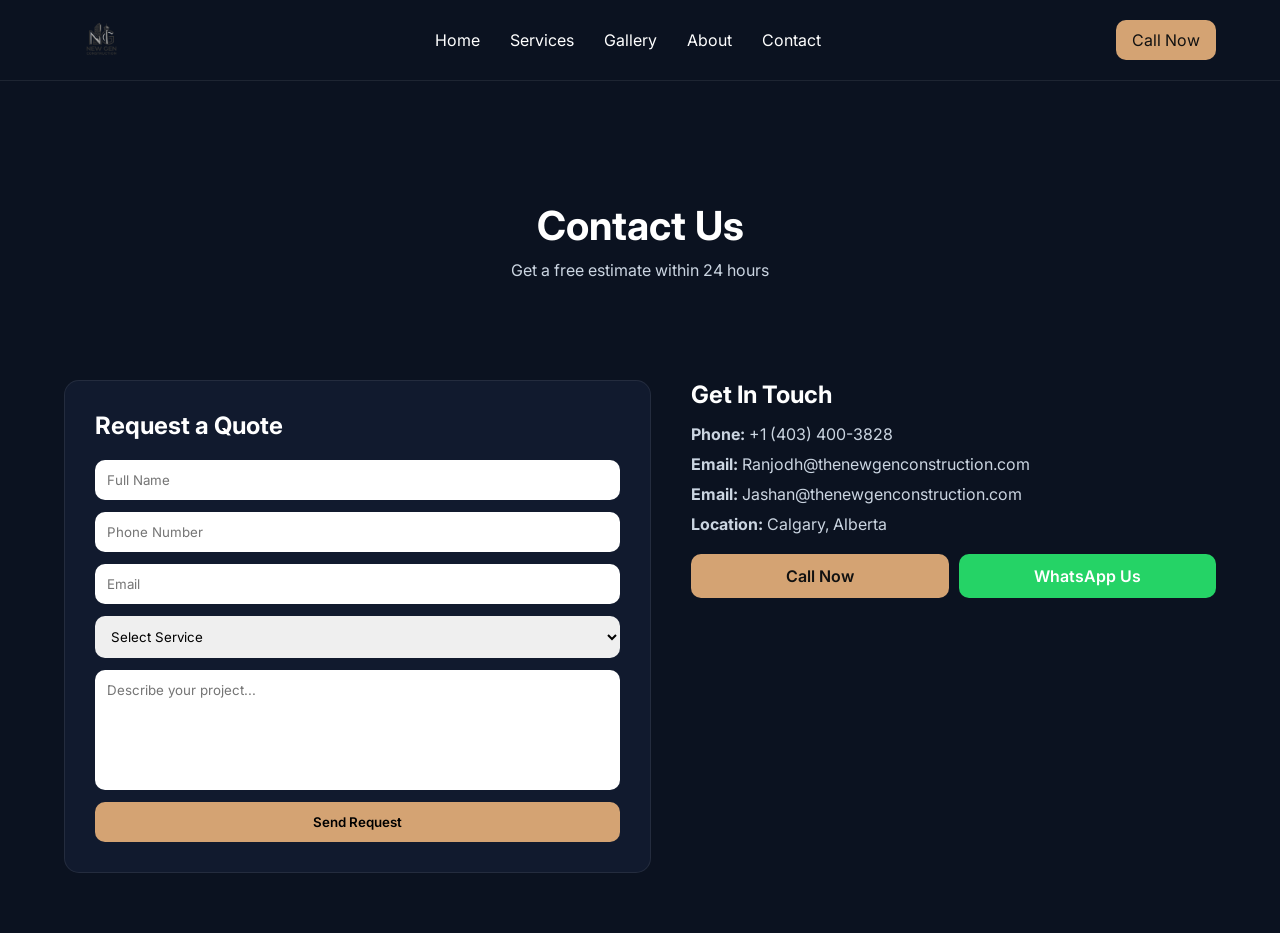
==== contact.html @ d55d2515 "ng" ====
<!DOCTYPE html>
<html lang="en">
<head>
    <meta charset="UTF-8">
    <meta name="viewport" content="width=device-width, initial-scale=1.0">
    <title>Contact - New Gen Construction</title>

    <link rel="stylesheet" href="css/style.css">
    <link href="https://fonts.googleapis.com/css2?family=Inter:wght@300;400;500;600;700&display=swap" rel="stylesheet">
</head>

<body>

<!-- NAVBAR -->
<header class="navbar">
    <div class="container nav-container">

        <img src="images/logo.png" class="logo">

        <nav class="nav-menu">
            <ul class="nav-links">
                <li><a href="index.html">Home</a></li>
                <li><a href="services.html">Services</a></li>
                <li><a href="gallery.html">Gallery</a></li>
                <li><a href="about.html">About</a></li>
                <li><a href="contact.html">Contact</a></li>
            </ul>
        </nav>
<a href="tel:+14034003828" class="btn">Call Now</a>

        <div class="hamburger">
            <span></span>
            <span></span>
            <span></span>
        </div>

    </div>
</header>

<!-- HEADER -->
<section class="page-header container">
    <h1>Contact Us</h1>
    <p>Get a free estimate within 24 hours</p>
</section>

<!-- CONTACT SECTION -->
<section class="contact container">

    <div class="contact-grid">

        <!-- FORM -->
        <div class="contact-form">

            <h2>Request a Quote</h2>

            <form>

                <input type="text" placeholder="Full Name" required>
                <input type="tel" placeholder="Phone Number" required>
                <input type="email" placeholder="Email">

                <select>
                    <option>Select Service</option>
                    <option>Siding</option>
                    <option>Roofing</option>
                    <option>Gutters</option>
                    <option>Lux Panel</option>
                    <option>Hardie Board</option>
                    <option>Board & Batten</option>
                </select>

                <textarea placeholder="Describe your project..." required></textarea>

                <button type="submit">Send Request</button>

            </form>

        </div>

        <!-- CONTACT INFO -->
        <div class="contact-info">

            <h2>Get In Touch</h2>

            <p><strong>Phone:</strong> +1 (403) 400-3828
            <p><strong>Email:</strong> Ranjodh@thenewgenconstruction.com</p>
            <p><strong>Email:</strong> Jashan@thenewgenconstruction.com</p>
            <p><strong>Location:</strong> Calgary, Alberta</p>

            <div class="contact-buttons">

                <a href="tel:+14030000000" class="call-btn">Call Now</a>

                <a href="https://wa.me/14034003828="_blank" class="whatsapp-btn">
                    WhatsApp Us
                </a>

            </div>

            <!-- MAP -->
            <div class="map">
                <iframe
                    src="https://www.google.com/maps/embed?pb=!1m18..."
                    width="100%"
                    height="250"
                    style="border:0;"
                    allowfullscreen=""
                    loading="lazy">
                </iframe>
            </div>

        </div>

    </div>

</section>

</body>
</html>
---- css/style.css ----
*{
    margin:0;
    padding:0;
    box-sizing:border-box;
    font-family:Inter;
}

body{
    background:#0b1220;
    color:#fff;
}

/* CONTAINER */
.container{
    width:90%;
    max-width:1200px;
    margin:auto;
}

/* NAVBAR */
.navbar{
    border-bottom:1px solid rgba(255,255,255,0.08);
    padding:15px 0;
}

.nav-container{
    display:flex;
    align-items:center;
    justify-content:space-between;
}

.logo{
    height:50px;
}

.nav-links{
    display:flex;
    gap:30px;
    list-style:none;
}

.nav-links a{
    color:#fff;
    text-decoration:none;
}

.nav-links a:hover{
    color:#d4a373;
}

.btn{
    background:#d4a373;
    color:#111;
    padding:10px 16px;
    border-radius:10px;
    text-decoration:none;
}

/* HAMBURGER */
.hamburger{
    display:none;
    flex-direction:column;
    gap:5px;
    cursor:pointer;
}

.hamburger span{
    width:25px;
    height:3px;
    background:#fff;
}

/* HERO */
.hero{
    display:flex;
    align-items:center;
    justify-content:space-between;
    padding:60px 0;
    gap:50px;
}

.hero-text{
    flex:1;
}

.hero-text h4{
    color:#d4a373;
}

.hero-text h1{
    font-size:3rem;
    margin:15px 0;
}

.hero-text p{
    color:#cbd5e1;
    margin-bottom:20px;
}

.hero-buttons{
    display:flex;
    gap:15px;
}

.primary{
    background:#d4a373;
    color:#111;
    padding:12px 18px;
    border-radius:10px;
    text-decoration:none;
}

.secondary{
    border:1px solid rgba(255,255,255,0.2);
    color:#fff;
    padding:12px 18px;
    border-radius:10px;
    text-decoration:none;
}

/* HERO IMAGE */
.hero-image{
    flex:1;
}

.hero-image img{
    width:100%;
    border-radius:20px;
    height:400px;
    object-fit:cover;
}

/* PROJECTS */
.projects{
    padding:60px 0;
}

.projects h2{
    margin-bottom:20px;
}

.project-grid{
    display:flex;
    gap:20px;
}

.project-grid img{
    width:100%;
    height:250px;
    object-fit:cover;
    border-radius:15px;
}

/* CONTACT */
.contact{
    padding:80px 0;
}

.contact-box{
    background:#111a2e;
    padding:40px;
    border-radius:20px;
}

.contact-box h2{
    margin-bottom:20px;
}

form{
    display:flex;
    flex-direction:column;
    gap:15px;
}

input, textarea{
    padding:12px;
    border-radius:10px;
    border:none;
    outline:none;
}

textarea{
    min-height:120px;
}

button{
    background:#d4a373;
    border:none;
    padding:12px;
    border-radius:10px;
    cursor:pointer;
    font-weight:600;
}

/* MOBILE */
@media(max-width:768px){

    .hero{
        flex-direction:column;
    }

    .hero-text h1{
        font-size:2rem;
    }

    .nav-links{
        display:none;
        position:absolute;
        top:70px;
        right:0;
        background:#0b1220;
        flex-direction:column;
        width:200px;
        padding:20px;
    }

    .nav-links.active{
        display:flex;
    }

    .hamburger{
        display:flex;
    }

    .project-grid{
        flex-direction:column;
    }
}

.page-title{
    padding:120px 0 30px;
    text-align:center;
}

.page-title h1{
    font-size:2.5rem;
    margin-bottom:10px;
}

.page-title p{
    color:#cbd5e1;
}

/* FILTERS */
.filters{
    display:flex;
    gap:10px;
    justify-content:center;
    flex-wrap:wrap;
    padding:20px 0 40px;
}

.filter-btn{
    padding:10px 16px;
    border-radius:10px;
    border:1px solid rgba(255,255,255,0.2);
    background:transparent;
    color:white;
    cursor:pointer;
    transition:.3s;
}

.filter-btn.active,
.filter-btn:hover{
    background:#d4a373;
    color:#111;
}

/* GALLERY */
.gallery-grid{
    display:grid;
    grid-template-columns:repeat(3,1fr);
    gap:20px;
    padding-bottom:80px;
}

.item{
    overflow:hidden;
    border-radius:15px;
}

.item img{
    width:100%;
    height:250px;
    object-fit:cover;
    transition:.4s;
}

.item img:hover{
    transform:scale(1.05);
}

.hide{
    display:none;
}

/* MOBILE */
@media(max-width:768px){
    .gallery-grid{
        grid-template-columns:1fr;
    }
}

.page-header{
    padding:120px 0 40px;
    text-align:center;
}

.page-header h1{
    font-size:2.5rem;
    margin-bottom:10px;
}

.page-header p{
    color:#cbd5e1;
}

/* SERVICES GRID */
.service-grid{
    display:grid;
    grid-template-columns:repeat(3,1fr);
    gap:20px;
    padding-bottom:80px;
}

.service-card{
    background:#111a2e;
    padding:30px;
    border-radius:15px;
    border:1px solid rgba(255,255,255,0.08);
    transition:.3s;
}

.service-card:hover{
    transform:translateY(-5px);
    border-color:#d4a373;
}

.service-card h2{
    margin-bottom:10px;
    font-size:1.3rem;
}

.service-card p{
    color:#cbd5e1;
    line-height:1.6;
}

/* CTA */
.cta{
    padding:60px 0;
}

.cta-box{
    text-align:center;
    background:#111a2e;
    padding:50px;
    border-radius:20px;
}

.cta-box h2{
    font-size:2rem;
    margin-bottom:10px;
}

.cta-box p{
    color:#cbd5e1;
    margin-bottom:20px;
}

/* MOBILE */
@media(max-width:768px){

    .service-grid{
        grid-template-columns:1fr;
    }

    .cta-box h2{
        font-size:1.5rem;
    }
}

.about{
    padding:60px 0;
}

.about-grid{
    display:flex;
    gap:50px;
    align-items:center;
}

.about-text{
    flex:1;
}

.about-text h2{
    margin-bottom:15px;
}

.about-text p{
    color:#cbd5e1;
    line-height:1.7;
    margin-bottom:15px;
}

.about-text h3{
    margin-top:20px;
}

.about-image{
    flex:1;
}

.about-image img{
    width:100%;
    border-radius:15px;
    height:400px;
    object-fit:cover;
}

/* TRUST */
.trust{
    padding:60px 0;
}

.trust h2{
    text-align:center;
    margin-bottom:30px;
}

.trust-grid{
    display:grid;
    grid-template-columns:repeat(4,1fr);
    gap:20px;
}

.trust-card{
    background:#111a2e;
    padding:25px;
    border-radius:15px;
    border:1px solid rgba(255,255,255,0.08);
}

.trust-card h3{
    margin-bottom:10px;
}

.trust-card p{
    color:#cbd5e1;
    font-size:0.95rem;
    line-height:1.5;
}

/* PROCESS */
.process{
    padding:60px 0;
}

.process h2{
    text-align:center;
    margin-bottom:30px;
}

.process-grid{
    display:grid;
    grid-template-columns:repeat(4,1fr);
    gap:20px;
}

.process-step{
    background:#111a2e;
    padding:25px;
    border-radius:15px;
    border:1px solid rgba(255,255,255,0.08);
}

.process-step p{
    color:#cbd5e1;
    margin-top:10px;
}

/* MOBILE */
@media(max-width:768px){

    .about-grid{
        flex-direction:column;
    }

    .trust-grid,
    .process-grid{
        grid-template-columns:1fr;
    }

    .about-image img{
        height:300px;
    }
}

.contact{
    padding:60px 0;
}

.contact-grid{
    display:flex;
    gap:40px;
}

/* FORM */
.contact-form{
    flex:1;
    background:#111a2e;
    padding:30px;
    border-radius:15px;
    border:1px solid rgba(255,255,255,0.08);
}

.contact-form h2{
    margin-bottom:20px;
}

form{
    display:flex;
    flex-direction:column;
    gap:12px;
}

input, select, textarea{
    padding:12px;
    border-radius:10px;
    border:none;
    outline:none;
    font-family:inherit;
}

textarea{
    min-height:120px;
    resize:none;
}

button{
    background:#d4a373;
    border:none;
    padding:12px;
    border-radius:10px;
    font-weight:600;
    cursor:pointer;
}

/* INFO */
.contact-info{
    flex:1;
}

.contact-info h2{
    margin-bottom:15px;
}

.contact-info p{
    margin-bottom:10px;
    color:#cbd5e1;
}

/* BUTTONS */
.contact-buttons{
    display:flex;
    gap:10px;
    margin:20px 0;
}

.call-btn,
.whatsapp-btn{
    flex:1;
    text-align:center;
    padding:12px;
    border-radius:10px;
    text-decoration:none;
    font-weight:600;
}

.call-btn{
    background:#d4a373;
    color:#111;
}

.whatsapp-btn{
    background:#25D366;
    color:white;
}

/* MAP */
.map{
    margin-top:20px;
    border-radius:15px;
    overflow:hidden;
}

/* MOBILE */
@media(max-width:768px){

    .contact-grid{
        flex-direction:column;
    }

    .contact-buttons{
        flex-direction:column;
    }
}
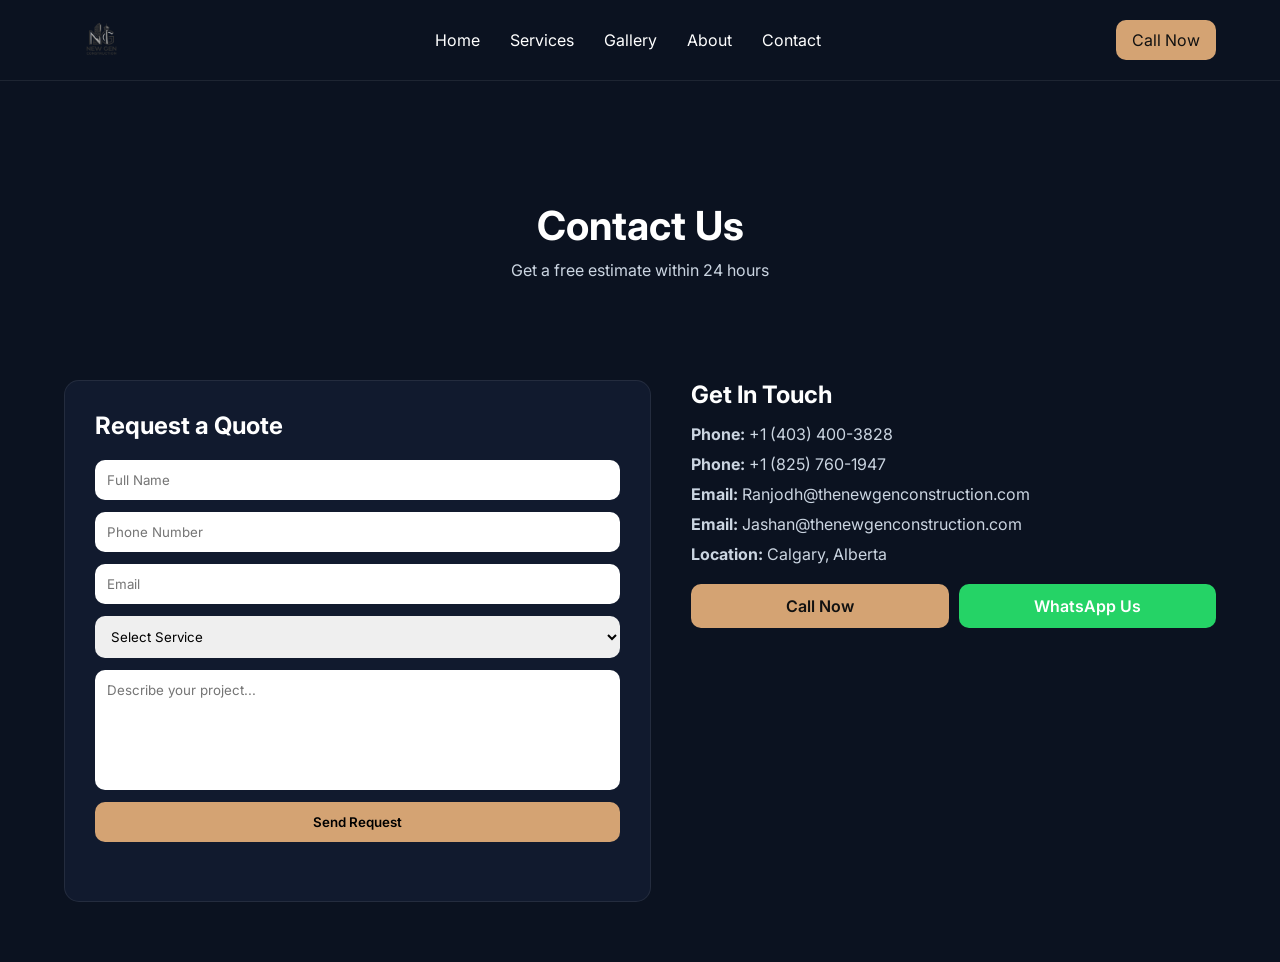
==== commit 98bc2b3c: "ll" ====
--- a/contact.html
+++ b/contact.html
@@ -83,17 +83,20 @@
             <h2>Get In Touch</h2>
 
             <p><strong>Phone:</strong> +1 (403) 400-3828
+            <p><strong>Phone:</strong> +1 (825) 760-1947
             <p><strong>Email:</strong> Ranjodh@thenewgenconstruction.com</p>
             <p><strong>Email:</strong> Jashan@thenewgenconstruction.com</p>
             <p><strong>Location:</strong> Calgary, Alberta</p>
 
             <div class="contact-buttons">
 
-                <a href="tel:+14030000000" class="call-btn">Call Now</a>
+                <a href="tel:+14034003828" class="call-btn">
+    Call Now
+</a>
 
-                <a href="https://wa.me/14034003828="_blank" class="whatsapp-btn">
-                    WhatsApp Us
-                </a>
+<a href="https://wa.me/14034003828" target="_blank" class="whatsapp-btn">
+    WhatsApp Us
+</a>
 
             </div>
 
@@ -114,6 +117,6 @@
     </div>
 
 </section>
-
+<script src="js/script.js"></script>
 </body>
 </html>
